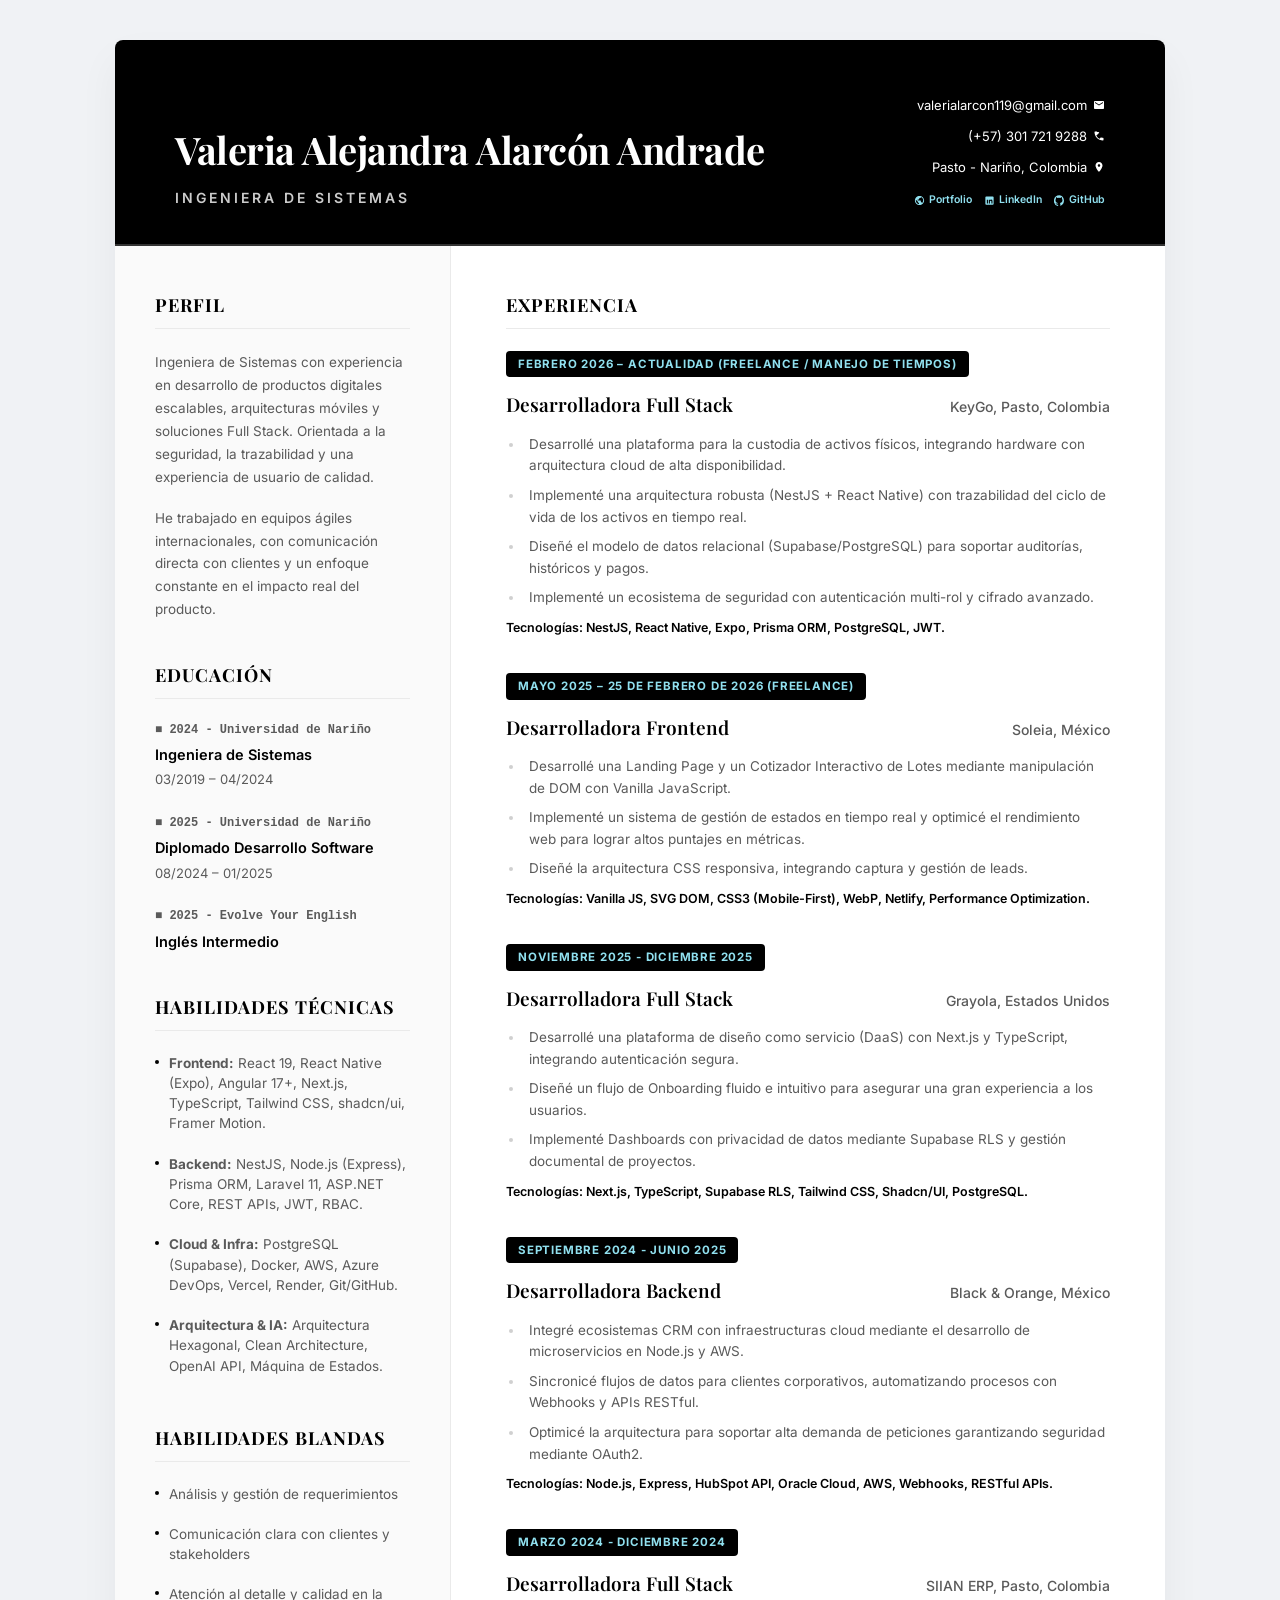
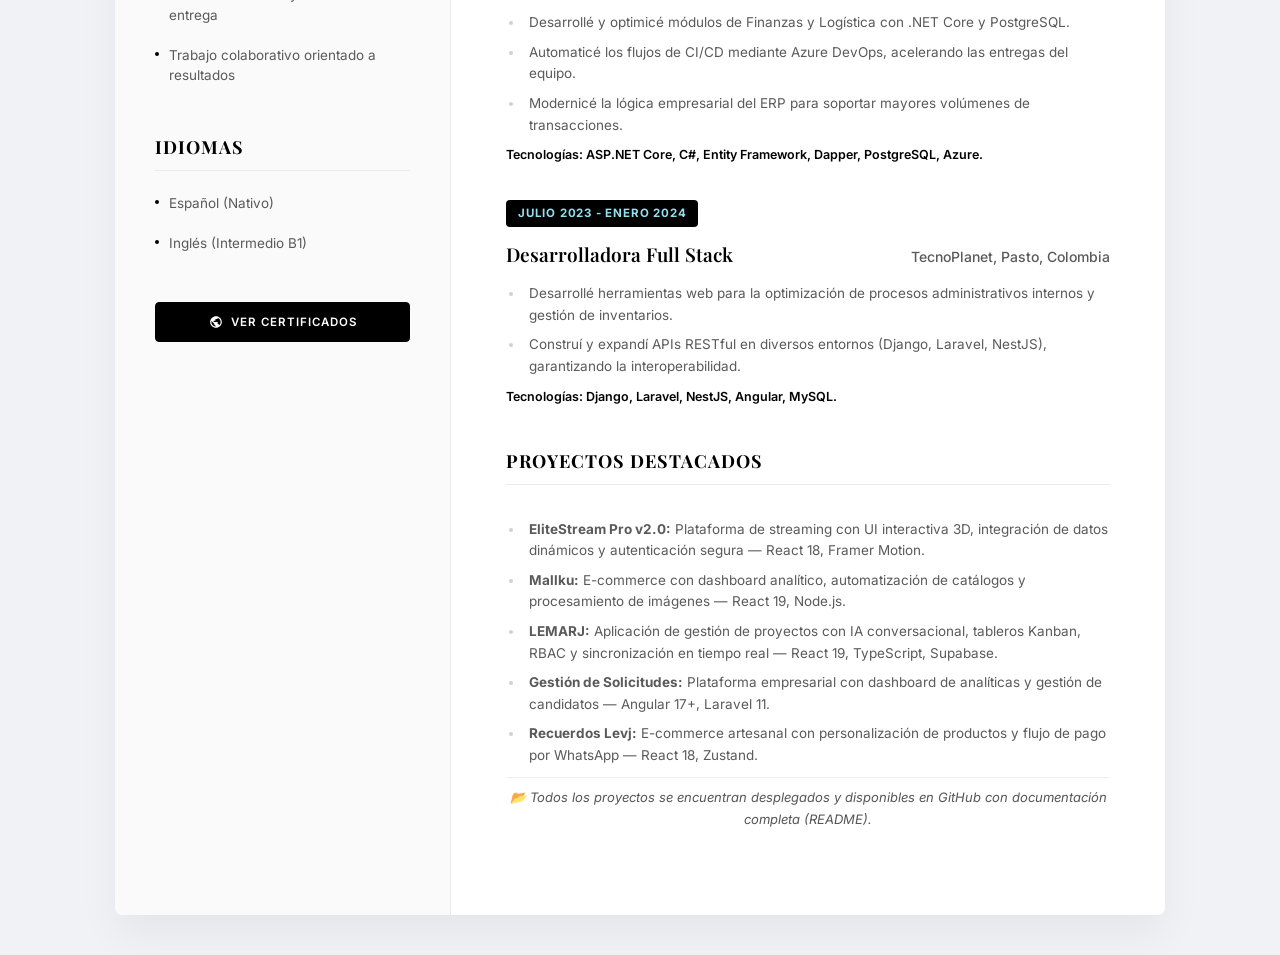
==== CV - Valeria Alarcon - Ingeniera de Sistemas.html @ 44d04318 "feat: CV language picker modal - download EN/ES resume" ====
<!DOCTYPE html>
<html lang="es">

<head>
    <meta charset="UTF-8">
    <meta name="viewport" content="width=device-width, initial-scale=1.0">
    <title>CV - Valeria Alejandra Alarcón Andrade</title>
    <style>
        @import url('https://fonts.googleapis.com/css2?family=Inter:wght@300;400;500;600;700&family=Playfair+Display:ital,wght@0,600;0,700;1,600&display=swap');

        :root {
            --bg-page: #f0f2f5;
            --bg-cv: #ffffff;
            --text-main: #1a1a1a;
            --text-muted: #5a5a5a;
            --accent: #111111;
            --border-color: #eaeaea;
            --primary: #000000;
        }

        * {
            margin: 0;
            padding: 0;
            box-sizing: border-box;
        }

        body {
            font-family: 'Inter', sans-serif;
            background-color: var(--bg-page);
            padding: 40px 20px;
            color: var(--text-main);
            line-height: 1.6;
        }

        .cv-container {
            max-width: 1050px;
            margin: 0 auto;
            background-color: var(--bg-cv);
            box-shadow: 0 20px 40px rgba(0, 0, 0, 0.05);
            border-radius: 8px;
            overflow: hidden;
            display: flex;
            flex-direction: column;
        }

        /* HEADER ELEGANCE */
        .header {
            background-color: #000000;
            padding: 55px 60px 35px 60px;
            display: flex;
            justify-content: space-between;
            align-items: flex-end;
            border-bottom: 2px solid #333333;
        }

        .header-info h1 {
            font-family: 'Playfair Display', serif;
            font-size: 38px;
            font-weight: 700;
            letter-spacing: -0.5px;
            color: #ffffff;
            margin-bottom: 6px;
        }

        .header-info h2 {
            font-size: 14px;
            font-weight: 600;
            color: #cccccc;
            text-transform: uppercase;
            letter-spacing: 3px;
        }

        .contact-grid {
            display: flex;
            flex-direction: column;
            align-items: flex-end;
            gap: 8px;
            font-size: 13px;
        }

        .contact-item {
            display: flex;
            align-items: center;
            gap: 8px;
        }

        .contact-item span {
            color: #ffffff;
        }

        .contact-item a {
            color: #90e0ef;
            text-decoration: none;
            transition: color 0.2s;
            display: flex;
            align-items: center;
            gap: 6px;
        }
        
        .contact-item a:hover, .contact-item a:hover span {
            color: #ffffff;
        }

        .contact-icon {
            transition: fill 0.2s;
        }

        .contact-item a:hover svg {
            fill: #ffffff !important;
        }

        /* BODY LAYOUT */
        .cv-body {
            display: flex;
            flex-direction: row;
        }

        .left-column {
            width: 32%;
            background-color: #fafafa;
            padding: 45px 40px;
            border-right: 1px solid var(--border-color);
        }

        .right-column {
            width: 68%;
            padding: 45px 55px;
            background-color: var(--bg-cv);
        }

        .section {
            margin-bottom: 40px;
        }

        .section-title {
            font-family: 'Playfair Display', serif;
            font-size: 18px;
            font-weight: 700;
            text-transform: uppercase;
            letter-spacing: 1px;
            color: var(--primary);
            margin-bottom: 22px;
            padding-bottom: 8px;
            border-bottom: 1px solid var(--border-color);
            display: inline-block;
            width: 100%;
        }

        /* LEFT COLUMN */
        .profile-text {
            font-size: 13.5px;
            color: var(--text-muted);
            margin-bottom: 18px;
            text-align: left;
            line-height: 1.7;
        }

        .education-item {
            margin-bottom: 24px;
        }

        .edu-year {
            font-size: 12px;
            font-weight: 600;
            color: var(--text-muted);
            margin-bottom: 3px;
            font-family: var(--font-mono, monospace);
        }

        .edu-school {
            font-size: 14.5px;
            font-weight: 600;
            color: var(--primary);
            margin-bottom: 3px;
        }

        .edu-detail {
            font-size: 13px;
            color: var(--text-muted);
        }

        .skills-list {
            list-style: none;
            display: flex;
            flex-direction: column;
            gap: 12px;
        }

        .skills-list li {
            font-size: 13.5px;
            color: var(--text-muted);
            position: relative;
            padding-left: 14px;
            margin-bottom: 8px;
            line-height: 1.5;
        }

        .skills-list li::before {
            content: "";
            width: 4px;
            height: 4px;
            background-color: var(--primary);
            border-radius: 50%;
            position: absolute;
            left: 0;
            top: 7px;
        }

        .cert-link {
            display: flex;
            align-items: center;
            justify-content: center;
            gap: 8px;
            background-color: var(--primary) !important;
            color: #ffffff !important;
            padding: 10px 20px !important;
            border: 1px solid var(--primary) !important;
            border-radius: 4px;
            text-decoration: none;
            font-size: 11.5px;
            font-weight: 600;
            text-transform: uppercase;
            letter-spacing: 1px;
            margin-top: 20px;
            transition: all 0.3s ease;
            text-align: center;
            width: 100%;
        }

        .cert-link:hover {
            background-color: #333333 !important;
            border-color: #333333 !important;
        }

        /* RIGHT COLUMN */
        .experience-item {
            margin-bottom: 35px;
            position: relative;
        }

        .exp-header {
            display: flex;
            align-items: center;
            margin-bottom: 12px;
        }

        .arrow-icon {
            display: none !important; /* Hide bulky generic icons */
        }

        .exp-date {
            font-size: 11.5px;
            font-weight: 700;
            color: #90e0ef;
            letter-spacing: 0.8px;
            text-transform: uppercase;
            background: #000000;
            padding: 4px 12px;
            border-radius: 4px;
            display: inline-block;
        }

        .exp-company-row {
            display: flex;
            justify-content: space-between;
            align-items: baseline;
            margin-bottom: 14px;
        }

        .exp-role {
            font-family: 'Playfair Display', serif;
            font-size: 19px;
            font-weight: 600;
            color: var(--primary);
        }

        .exp-company {
            font-size: 14px;
            font-weight: 500;
            color: var(--text-muted);
        }

        .exp-content {
            font-size: 14px;
            color: var(--text-muted);
            margin-bottom: 14px;
            line-height: 1.7;
        }

        .exp-tech {
            font-size: 12.5px;
            font-weight: 600;
            color: var(--primary);
            display: flex;
            gap: 6px;
            flex-wrap: wrap;
        }

        ul.exp-list {
            margin-left: 18px;
            margin-top: 12px;
        }

        ul.exp-list li {
            font-size: 13.5px;
            color: var(--text-muted);
            margin-bottom: 8px;
            padding-left: 5px;
            line-height: 1.6;
        }
        
        ul.exp-list li::marker {
            color: #d0d0d0;
        }
        
        .github-footer {
            margin-top: 40px;
            padding-top: 25px;
            border-top: 1px solid var(--border-color);
            text-align: center;
            font-size: 13px;
            color: var(--text-muted);
        }
        
        .github-footer a {
            color: var(--primary);
            font-weight: 600;
            text-decoration: none;
            margin-left: 5px;
            border-bottom: 1px solid transparent;
            transition: border-color 0.2s;
        }

        .github-footer a:hover {
            border-color: var(--primary);
        }

        /* PRINT STYLES */
        @media print {
            @page { margin: 0; size: A4; }
            body { padding: 0; background: white; -webkit-print-color-adjust: exact; }
            .cv-container { box-shadow: none; border-radius: 0; max-width: 100%; }
            .header { padding: 35px 45px 25px 45px; }
            .left-column { width: 32%; padding: 30px 25px; }
            .right-column { width: 68%; padding: 30px 40px; }
            .section { margin-bottom: 22px; }
            .experience-item { margin-bottom: 20px; }
            .profile-text, .exp-content, ul.exp-list li { font-size: 10.5px; line-height: 1.5; }
            .exp-role { font-size: 15px; }
            .exp-company, .edu-school { font-size: 12px; }
            .exp-date, .edu-year { font-size: 9.5px; }
            .exp-tech { font-size: 9px; }
            .section-title { font-size: 11px; margin-bottom: 15px; }
            .skills-list li { font-size: 10.5px; margin-bottom: 6px; }
            .contact-item a { color: var(--text-muted) !important; }
        }
    </style>
</head>

<body>
    <div class="cv-container">
        <!-- ENCABEZADO SUPERIOR AZUL -->
        <div class="header">
            <div class="header-info">
                <h1>Valeria Alejandra Alarcón Andrade</h1>
                <h2>Ingeniera de Sistemas</h2>
            </div>
            <div class="contact-grid">
                <div class="contact-item" style="margin-bottom: 2px;">
                    <a href="mailto:valerialarcon119@gmail.com"
                        style="color: white; text-decoration: none; display: flex; align-items: center; justify-content: flex-end; gap: 6px;">
                        <span>valerialarcon119@gmail.com</span>
                        <svg width="12" height="12" viewBox="0 0 24 24" fill="white">
                            <path
                                d="M20 4H4c-1.1 0-1.99.9-1.99 2L2 18c0 1.1.9 2 2 2h16c1.1 0 2-.9 2-2V6c0-1.1-.9-2-2-2zm0 4l-8 5-8-5V6l8 5 8-5v2z" />
                        </svg>
                    </a>
                </div>
                <div class="contact-item"
                    style="margin-bottom: 2px; display: flex; align-items: center; justify-content: flex-end; gap: 6px;">
                    <span>(+57) 301 721 9288</span>
                    <svg width="12" height="12" viewBox="0 0 24 24" fill="white">
                        <path
                            d="M6.62 10.79c1.44 2.83 3.76 5.14 6.59 6.59l2.2-2.2c.27-.27.67-.36 1.02-.24 1.12.37 2.33.57 3.57.57.55 0 1 .45 1 1V20c0 .55-.45 1-1 1-9.39 0-17-7.61-17-17 0-.55.45-1 1-1h3.5c.55 0 1 .45 1 1 1.25 0 2.45.2 3.57.57.35.13.46.52.24 1.02l-2.2 2.2z" />
                    </svg>
                </div>
                <div class="contact-item"
                    style="margin-bottom: 2px; display: flex; align-items: center; justify-content: flex-end; gap: 6px;">
                    <span>Pasto - Nariño, Colombia</span>
                    <svg width="12" height="12" viewBox="0 0 24 24" fill="white">
                        <path
                            d="M12 2C8.13 2 5 5.13 5 9c0 5.25 7 13 7 13s7-7.75 7-13c0-3.87-3.13-7-7-7zm0 9.5c-1.38 0-2.5-1.12-2.5-2.5s1.12-2.5 2.5-2.5 2.5 1.12 2.5 2.5-1.12 2.5-2.5 2.5z" />
                    </svg>
                </div>
                <div class="contact-item"
                    style="display: flex; align-items: center; justify-content: flex-end; gap: 12px; margin-top: 5px;">
                    <a href="https://portafolioval.netlify.app/" target="_blank"
                        style="color: #90e0ef; text-decoration: none; font-size: 10.5px; display: flex; align-items: center; gap: 4px; font-weight: 600;">
                        <svg width="11" height="11" viewBox="0 0 24 24" fill="#90e0ef">
                            <path
                                d="M12 2C6.48 2 2 6.48 2 12s4.48 10 10 10 10-4.48 10-10S17.52 2 12 2zm-1 17.93c-3.95-.49-7-3.85-7-7.93 0-.62.08-1.21.21-1.79L9 15v1c0 1.1.9 2 2 2v1.93zm6.9-2.54c-.26-.81-1-1.39-1.9-1.39h-1v-3c0-.55-.45-1-1-1H8v-2h2c.55 0 1-.45 1-1V7h2c1.1 0 2-.9 2-2v-.41c2.93 1.19 5 4.06 5 7.41 0 2.08-1.07 3.97-2.1 5.39z" />
                        </svg>
                        Portfolio
                    </a>
                    <a href="https://www.linkedin.com/in/valeria-alejandra-alarcon-andrade-543722221/" target="_blank"
                        style="color: #90e0ef; text-decoration: none; font-size: 10.5px; display: flex; align-items: center; gap: 4px; font-weight: 600;">
                        <svg width="11" height="11" viewBox="0 0 24 24" fill="#90e0ef">
                            <path
                                d="M19 3a2 2 0 0 1 2 2v14a2 2 0 0 1-2 2H5a2 2 0 0 1-2-2V5a2 2 0 0 1 2-2h14m-.5 15.5V13.2a3.26 3.26 0 0 0-3.26-3.26c-.85 0-1.84.52-2.32 1.3V10.2H10.5v8.3h2.4v-4.4a1.64 1.64 0 0 1 1.64-1.64 1.64 1.64 0 0 1 1.64 1.64v4.4h2.4M6.25 10.2v8.3h2.4v-8.3h-2.4m1.2-3.3a1.5 1.5 0 1 1-1.5 1.5 1.5 1.5 0 0 1 1.5-1.5z" />
                        </svg>
                        LinkedIn
                    </a>
                    <a href="https://github.com/ValeriaAlarcon119" target="_blank"
                        style="color: #90e0ef; text-decoration: none; font-size: 10.5px; display: flex; align-items: center; gap: 4px; font-weight: 600;">
                        <svg width="11" height="11" viewBox="0 0 24 24" fill="#90e0ef">
                            <path
                                d="M12 .3a12.1 12.1 0 00-3.8 23.6c.6.1.8-.2.8-.5v-2.1c-3.3.7-4-1.6-4-1.6-.5-1.3-1.3-1.7-1.3-1.7-1-.7.1-.7.1-.7 1.1.1 1.7 1.2 1.7 1.2 1 .5 1.9.4 2.3.3.1-.7.4-1.2.7-1.5-2.6-.3-5.3-1.3-5.3-5.8 0-1.3.4-2.4 1.2-3.2-.1-.3-.5-1.5.1-3.2 0 0 1-1 3.2 1.2a11.1 11.1 0 016.3 0c2.1-1.9 3.2-1.2 3.2-1.2.6 1.7.2 3 .1 3.2.8.8 1.2 1.9 1.2 3.2 0 4.6-2.8 5.4-5.5 5.7.4.4.8 1.1.8 2.2v3.3c0 .3.2.6.8.5A12.1 12.1 0 0012 .3z" />
                        </svg>
                        GitHub
                    </a>
                </div>
            </div>
        </div>

        <div class="cv-body">
            <!-- COLUMNA IZQUIERDA -->
            <div class="left-column">
                <div class="section">
                    <h3 class="section-title">Perfil</h3>
                    <p class="profile-text">
                        Ingeniera de Sistemas con experiencia en desarrollo de productos digitales escalables, arquitecturas móviles y soluciones Full Stack. Orientada a la seguridad, la trazabilidad y una experiencia de usuario de calidad.
                    </p>

                    <p class="profile-text">
                        He trabajado en equipos ágiles internacionales, con comunicación directa con clientes y un enfoque constante en el impacto real del producto.
                    </p>
                </div>

                <div class="section">
                    <h3 class="section-title">Educación</h3>

                    <div class="education-item">
                        <div class="edu-year">■ 2024 - Universidad de Nariño</div>
                        <div class="edu-school">Ingeniera de Sistemas</div>
                        <div class="edu-detail">03/2019 – 04/2024</div>
                    </div>

                    <div class="education-item">
                        <div class="edu-year">■ 2025 - Universidad de Nariño</div>
                        <div class="edu-school">Diplomado Desarrollo Software</div>
                        <div class="edu-detail">08/2024 – 01/2025</div>
                    </div>

                    <div class="education-item">
                        <div class="edu-year">■ 2025 - Evolve Your English</div>
                        <div class="edu-school">Inglés Intermedio</div>
                    </div>
                </div>



                <div class="section">
                    <h3 class="section-title">Habilidades Técnicas</h3>
                    <ul class="skills-list">
                        <li><strong>Frontend:</strong> React 19, React Native (Expo), Angular 17+, Next.js, TypeScript, Tailwind CSS, shadcn/ui, Framer Motion.</li>
                        <li><strong>Backend:</strong> NestJS, Node.js (Express), Prisma ORM, Laravel 11, ASP.NET Core, REST APIs, JWT, RBAC.</li>
                        <li><strong>Cloud & Infra:</strong> PostgreSQL (Supabase), Docker, AWS, Azure DevOps, Vercel, Render, Git/GitHub.</li>
                        <li><strong>Arquitectura & IA:</strong> Arquitectura Hexagonal, Clean Architecture, OpenAI API, Máquina de Estados.</li>
                    </ul>
                </div>

                <div class="section">
                    <h3 class="section-title">Habilidades Blandas</h3>
                    <ul class="skills-list">
                        <li>Análisis y gestión de requerimientos</li>
                        <li>Comunicación clara con clientes y stakeholders</li>
                        <li>Atención al detalle y calidad en la entrega</li>
                        <li>Trabajo colaborativo orientado a resultados</li>
                    </ul>
                </div>

                <div class="section">
                    <h3 class="section-title">Idiomas</h3>
                    <ul class="skills-list">
                        <li>Español (Nativo)</li>
                        <li>Inglés (Intermedio B1)</li>
                    </ul>
                </div>

                <div class="section" style="margin-top: 10px;">
                    <a href="https://drive.google.com/file/d/1SpqRXr2haz2Wb54-74oqHtaWYYrJeIg5/view" target="_blank"
                        class="cert-link">
                        <svg style="width: 14px; height: 14px; fill: white;" viewBox="0 0 24 24">
                            <path
                                d="M12 2C6.48 2 2 6.48 2 12s4.48 10 10 10 10-4.48 10-10S17.52 2 12 2zm-1 17.93c-3.95-.49-7-3.85-7-7.93 0-.62.08-1.21.21-1.79L9 15v1c0 1.1.9 2 2 2v1.93zm6.9-2.54c-.26-.81-1-1.39-1.9-1.39h-1v-3c0-.55-.45-1-1-1H8v-2h2c.55 0 1-.45 1-1V7h2c1.1 0 2-.9 2-2v-.41c2.93 1.19 5 4.06 5 7.41 0 2.08-1.07 3.97-2.1 5.39z" />
                        </svg>
                        VER CERTIFICADOS
                    </a>
                </div>
            </div>

            <!-- COLUMNA DERECHA -->
            <div class="right-column">
                <div class="section">
                    <h3 class="section-title">Experiencia</h3>

                    <!-- KeyGo -->
                    <div class="experience-item">
                        <div class="exp-header">
                            <span class="arrow-icon">➔</span>
                            <span class="exp-date">Febrero 2026 – Actualidad (Freelance / Manejo de Tiempos)</span>
                        </div>
                        <div class="exp-company-row">
                            <span class="exp-role">Desarrolladora Full Stack</span>
                            <span class="exp-company">KeyGo, Pasto, Colombia</span>
                        </div>
                        <div class="exp-content">
                            <ul class="exp-list">
                                <li>Desarrollé una plataforma para la custodia de activos físicos, integrando hardware con arquitectura cloud de alta disponibilidad.</li>
                                <li>Implementé una arquitectura robusta (NestJS + React Native) con trazabilidad del ciclo de vida de los activos en tiempo real.</li>
                                <li>Diseñé el modelo de datos relacional (Supabase/PostgreSQL) para soportar auditorías, históricos y pagos.</li>
                                <li>Implementé un ecosistema de seguridad con autenticación multi-rol y cifrado avanzado.</li>
                            </ul>
                            <div class="exp-tech">Tecnologías: NestJS, React Native, Expo, Prisma ORM, PostgreSQL, JWT.</div>
                        </div>
                    </div>

                    <!-- Soleia -->
                    <div class="experience-item">
                        <div class="exp-header">
                            <span class="arrow-icon">➔</span>
                            <span class="exp-date">Mayo 2025 – 25 de febrero de 2026 (Freelance)</span>
                        </div>
                        <div class="exp-company-row">
                            <span class="exp-role">Desarrolladora Frontend</span>
                            <span class="exp-company">Soleia, México</span>
                        </div>
                        <div class="exp-content">
                            <ul class="exp-list">
                                <li>Desarrollé una Landing Page y un Cotizador Interactivo de Lotes mediante manipulación de DOM con Vanilla JavaScript.</li>
                                <li>Implementé un sistema de gestión de estados en tiempo real y optimicé el rendimiento web para lograr altos puntajes en métricas.</li>
                                <li>Diseñé la arquitectura CSS responsiva, integrando captura y gestión de leads.</li>
                            </ul>
                            <div class="exp-tech">Tecnologías: Vanilla JS, SVG DOM, CSS3 (Mobile-First), WebP, Netlify, Performance Optimization.</div>
                        </div>
                    </div>

                    <!-- Grayola -->
                    <div class="experience-item">
                        <div class="exp-header">
                            <span class="arrow-icon">➔</span>
                            <span class="exp-date">Noviembre 2025 - Diciembre 2025</span>
                        </div>
                        <div class="exp-company-row">
                            <span class="exp-role">Desarrolladora Full Stack</span>
                            <span class="exp-company">Grayola, Estados Unidos</span>
                        </div>
                        <div class="exp-content">
                            <ul class="exp-list">
                                <li>Desarrollé una plataforma de diseño como servicio (DaaS) con Next.js y TypeScript, integrando autenticación segura.</li>
                                <li>Diseñé un flujo de Onboarding fluido e intuitivo para asegurar una gran experiencia a los usuarios.</li>
                                <li>Implementé Dashboards con privacidad de datos mediante Supabase RLS y gestión documental de proyectos.</li>
                            </ul>
                            <div class="exp-tech">Tecnologías: Next.js, TypeScript, Supabase RLS, Tailwind CSS, Shadcn/UI, PostgreSQL.</div>
                        </div>
                    </div>

                    <!-- Black & Orange -->
                    <div class="experience-item">
                        <div class="exp-header">
                            <span class="arrow-icon">➔</span>
                            <span class="exp-date">Septiembre 2024 - Junio 2025</span>
                        </div>
                        <div class="exp-company-row">
                            <span class="exp-role">Desarrolladora Backend</span>
                            <span class="exp-company">Black & Orange, México</span>
                        </div>
                        <div class="exp-content">
                            <ul class="exp-list">
                                <li>Integré ecosistemas CRM con infraestructuras cloud mediante el desarrollo de microservicios en Node.js y AWS.</li>
                                <li>Sincronicé flujos de datos para clientes corporativos, automatizando procesos con Webhooks y APIs RESTful.</li>
                                <li>Optimicé la arquitectura para soportar alta demanda de peticiones garantizando seguridad mediante OAuth2.</li>
                            </ul>
                            <div class="exp-tech">Tecnologías: Node.js, Express, HubSpot API, Oracle Cloud, AWS, Webhooks, RESTful APIs.</div>
                        </div>
                    </div>

                    <!-- SIIAN ERP -->
                    <div class="experience-item">
                        <div class="exp-header">
                            <span class="arrow-icon">➔</span>
                            <span class="exp-date">Marzo 2024 - Diciembre 2024</span>
                        </div>
                        <div class="exp-company-row">
                            <span class="exp-role">Desarrolladora Full Stack</span>
                            <span class="exp-company">SIIAN ERP, Pasto, Colombia</span>
                        </div>
                        <div class="exp-content">
                            <ul class="exp-list">
                                <li>Desarrollé y optimicé módulos de Finanzas y Logística con .NET Core y PostgreSQL.</li>
                                <li>Automaticé los flujos de CI/CD mediante Azure DevOps, acelerando las entregas del equipo.</li>
                                <li>Modernicé la lógica empresarial del ERP para soportar mayores volúmenes de transacciones.</li>
                            </ul>
                            <div class="exp-tech">Tecnologías: ASP.NET Core, C#, Entity Framework, Dapper, PostgreSQL, Azure.</div>
                        </div>
                    </div>

                    <!-- TecnoPlanet -->
                    <div class="experience-item">
                        <div class="exp-header">
                            <span class="arrow-icon">➔</span>
                            <span class="exp-date">Julio 2023 - Enero 2024</span>
                        </div>
                        <div class="exp-company-row">
                            <span class="exp-role">Desarrolladora Full Stack</span>
                            <span class="exp-company">TecnoPlanet, Pasto, Colombia</span>
                        </div>
                        <div class="exp-content">
                            <ul class="exp-list">
                                <li>Desarrollé herramientas web para la optimización de procesos administrativos internos y gestión de inventarios.</li>
                                <li>Construí y expandí APIs RESTful en diversos entornos (Django, Laravel, NestJS), garantizando la interoperabilidad.</li>
                            </ul>
                            <div class="exp-tech">Tecnologías: Django, Laravel, NestJS, Angular, MySQL.</div>
                        </div>
                    </div>

                </div>

                <div class="section">
                    <h3 class="section-title">Proyectos Destacados</h3>
                    <div class="exp-content">
                        <ul class="exp-list">
                            <li><strong>EliteStream Pro v2.0:</strong> Plataforma de streaming con UI interactiva 3D, integración de datos dinámicos y autenticación segura — React 18, Framer Motion.</li>
                            <li><strong>Mallku:</strong> E-commerce con dashboard analítico, automatización de catálogos y procesamiento de imágenes — React 19, Node.js.</li>
                            <li><strong>LEMARJ:</strong> Aplicación de gestión de proyectos con IA conversacional, tableros Kanban, RBAC y sincronización en tiempo real — React 19, TypeScript, Supabase.</li>
                            <li><strong>Gestión de Solicitudes:</strong> Plataforma empresarial con dashboard de analíticas y gestión de candidatos — Angular 17+, Laravel 11.</li>
                            <li><strong>Recuerdos Levj:</strong> E-commerce artesanal con personalización de productos y flujo de pago por WhatsApp — React 18, Zustand.</li>
                        </ul>
                        <p class="github-footer"
                            style="margin-top: 10px; border-top: 1px solid #eee; padding-top: 8px; font-style: italic; color: #555;">
                            📂 Todos los proyectos se encuentran desplegados y disponibles en GitHub con documentación
                            completa (README).
                        </p>
                    </div>
                </div>
            </div>
        </div>
    </div>
</body>

</html>
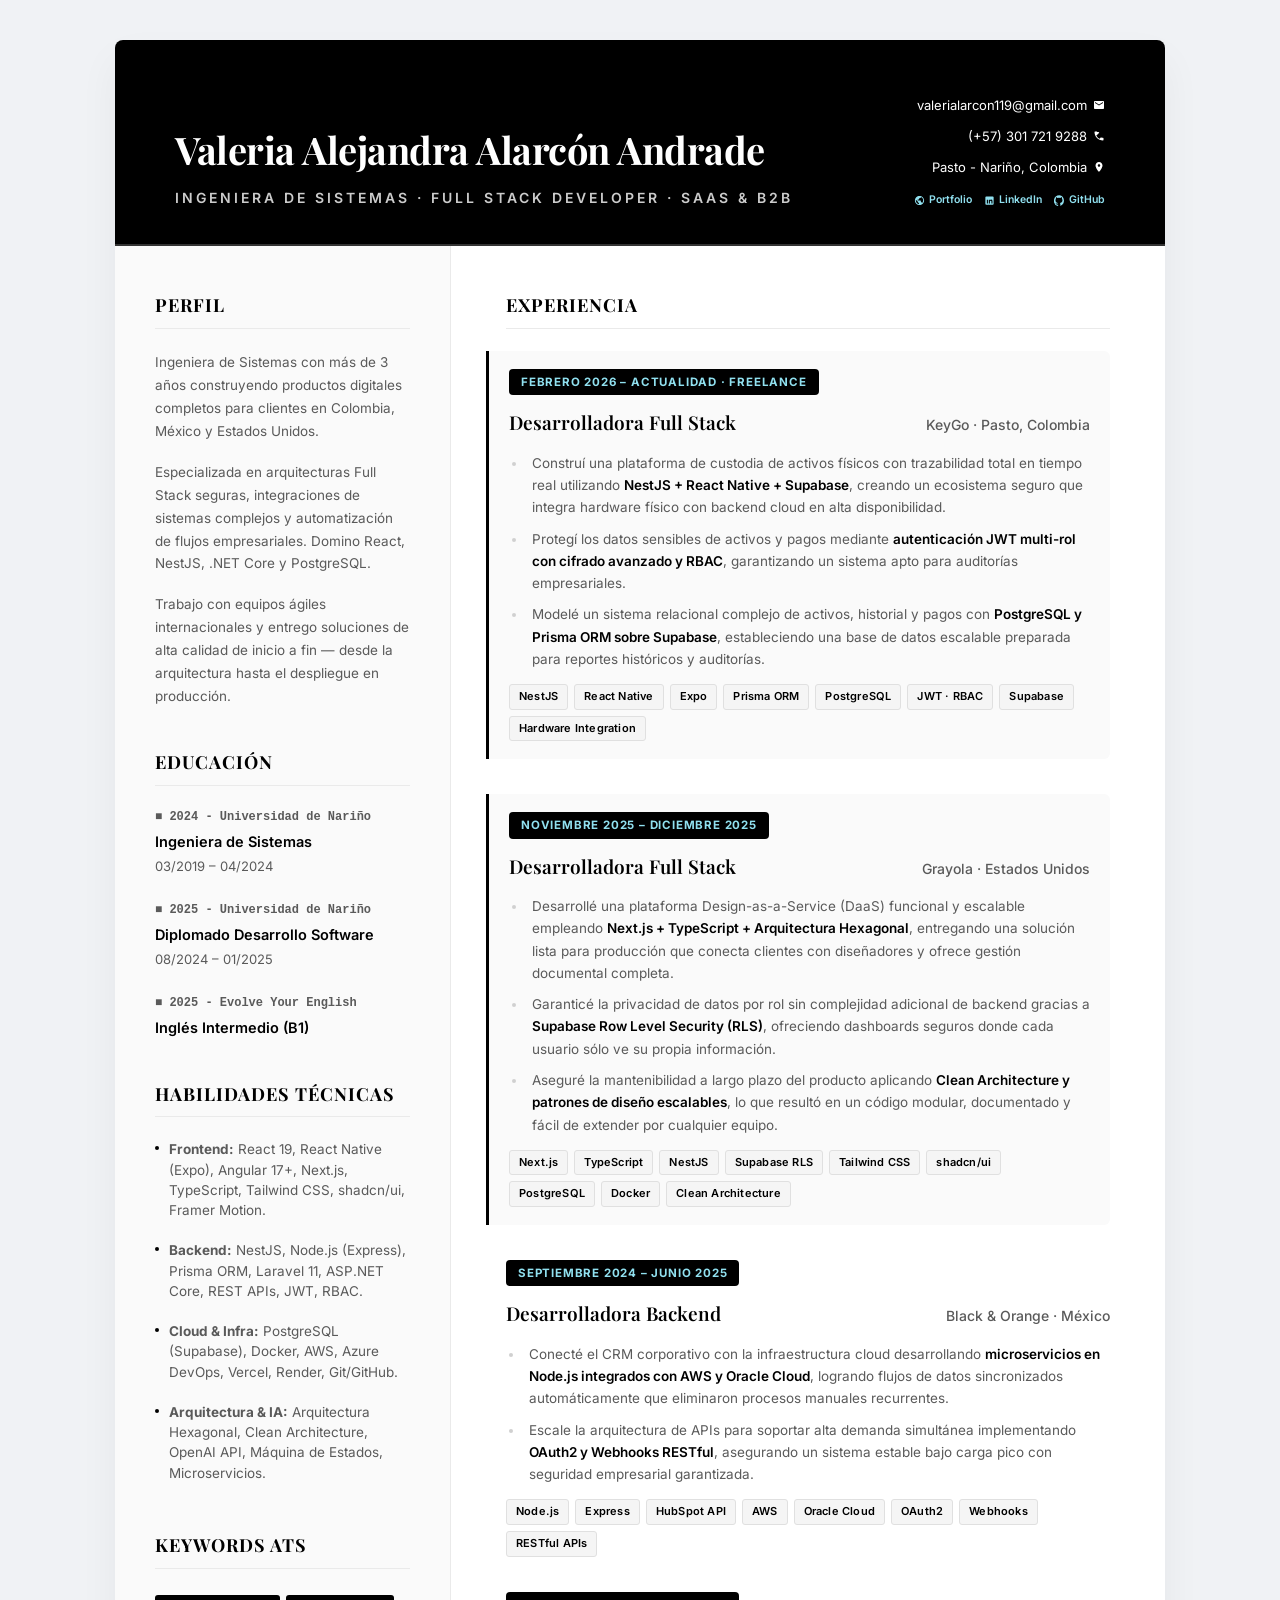
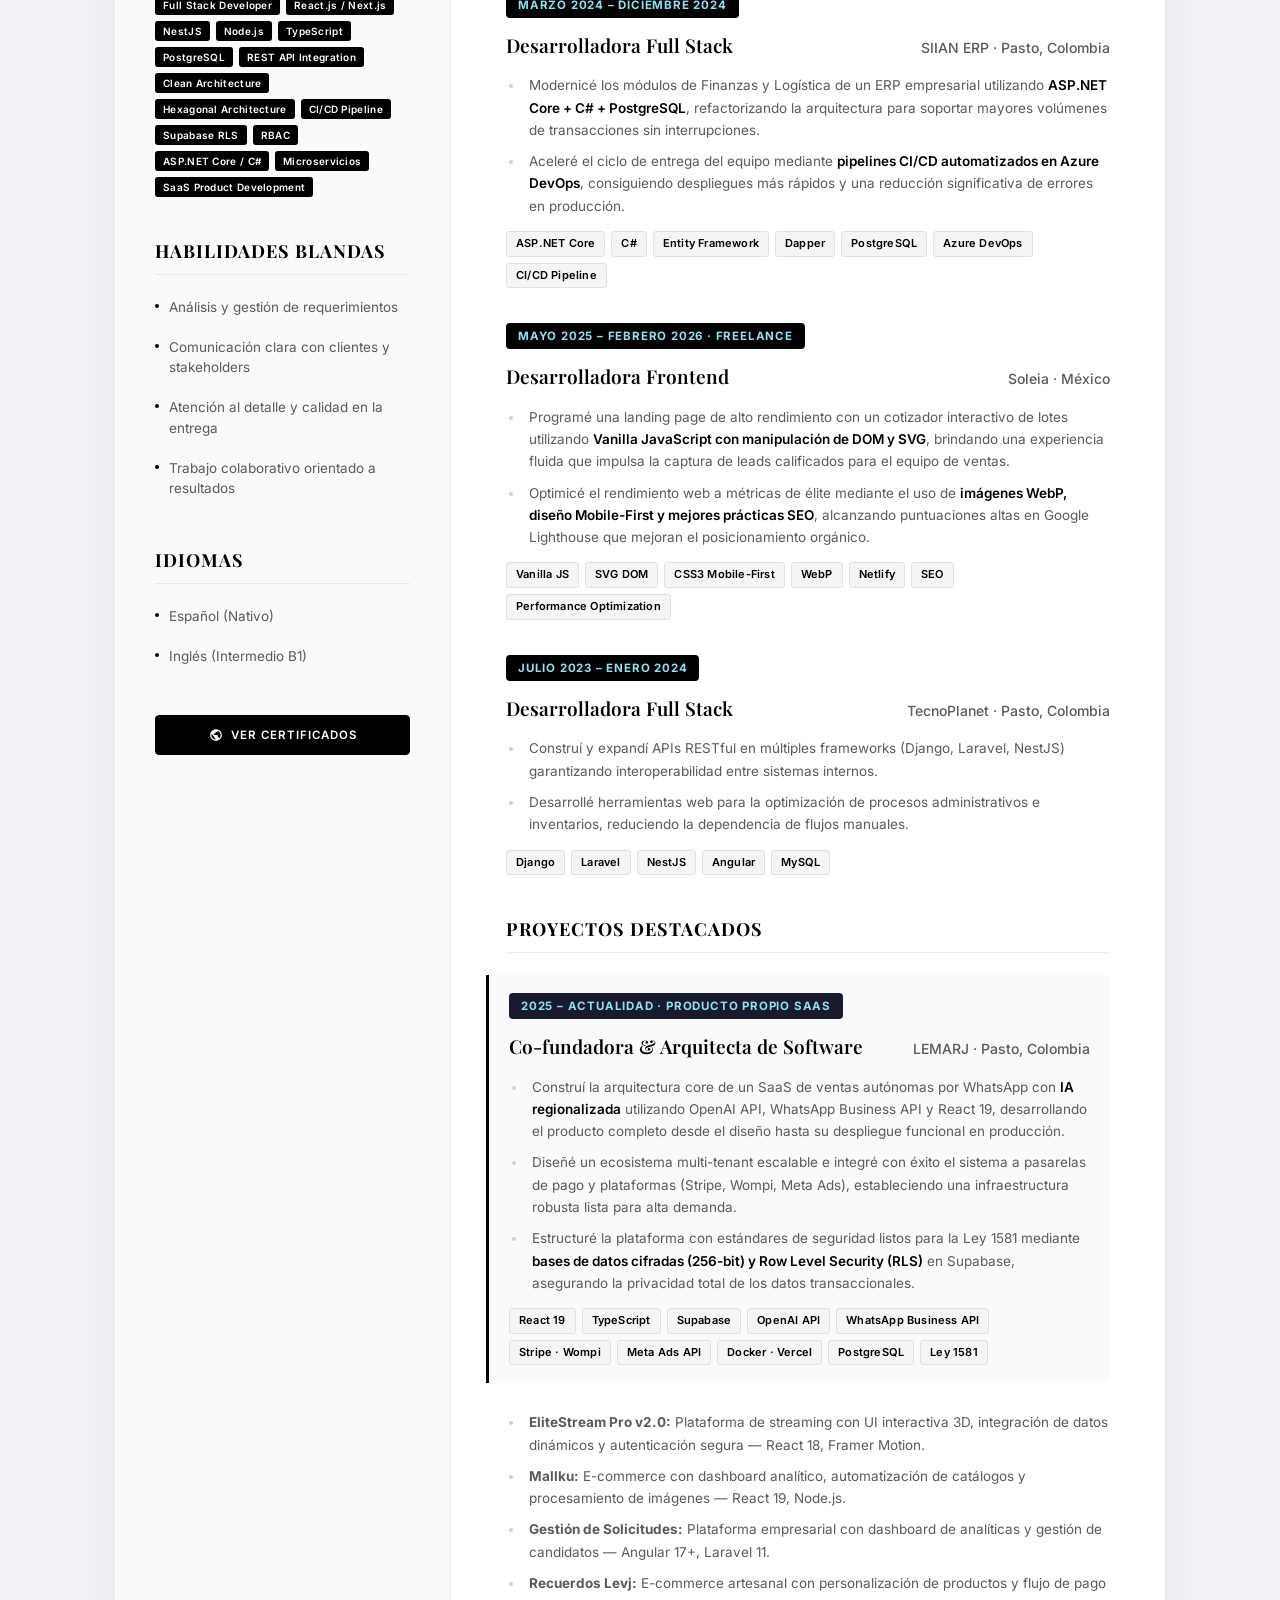
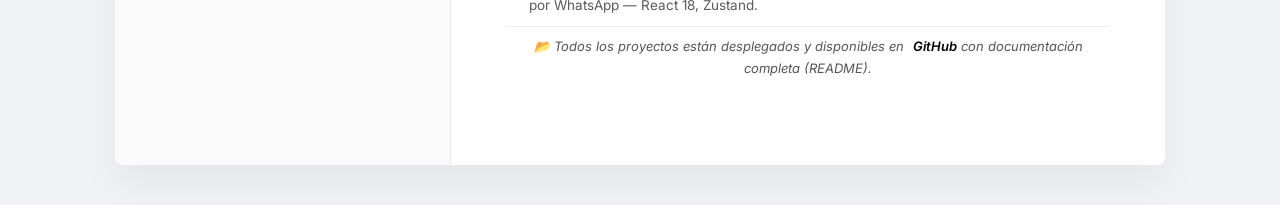
==== commit 6b8928b2: "update: new CV files + align portfolio content with CV (skills, dates, descriptions)" ====
--- a/CV - Valeria Alarcon - Ingeniera de Sistemas.html
+++ b/CV - Valeria Alarcon - Ingeniera de Sistemas.html
@@ -4,7 +4,7 @@
 <head>
     <meta charset="UTF-8">
     <meta name="viewport" content="width=device-width, initial-scale=1.0">
-    <title>CV - Valeria Alejandra Alarcón Andrade</title>
+    <title>CV - Valeria Alejandra Alarcón Andrade · Ingeniera de Sistemas Full Stack</title>
     <style>
         @import url('https://fonts.googleapis.com/css2?family=Inter:wght@300;400;500;600;700&family=Playfair+Display:ital,wght@0,600;0,700;1,600&display=swap');
 
@@ -16,6 +16,7 @@
             --accent: #111111;
             --border-color: #eaeaea;
             --primary: #000000;
+            --highlight: #f5f5f5;
         }
 
         * {
@@ -43,7 +44,7 @@
             flex-direction: column;
         }
 
-        /* HEADER ELEGANCE */
+        /* HEADER */
         .header {
             background-color: #000000;
             padding: 55px 60px 35px 60px;
@@ -96,8 +97,9 @@
             align-items: center;
             gap: 6px;
         }
-        
-        .contact-item a:hover, .contact-item a:hover span {
+
+        .contact-item a:hover,
+        .contact-item a:hover span {
             color: #ffffff;
         }
 
@@ -204,6 +206,25 @@
             position: absolute;
             left: 0;
             top: 7px;
+        }
+
+        /* Keywords ATS section */
+        .keywords-grid {
+            display: flex;
+            flex-wrap: wrap;
+            gap: 6px;
+            margin-top: 4px;
+        }
+
+        .keyword-tag {
+            background-color: #000000;
+            color: #ffffff;
+            font-size: 10px;
+            font-weight: 600;
+            padding: 3px 8px;
+            border-radius: 3px;
+            letter-spacing: 0.3px;
+            line-height: 1.4;
         }
 
         .cert-link {
@@ -238,6 +259,15 @@
             position: relative;
         }
 
+        /* Highlight card for featured projects */
+        .experience-item.featured {
+            background-color: #fafafa;
+            border-left: 3px solid #000000;
+            border-radius: 0 6px 6px 0;
+            padding: 18px 20px;
+            margin-left: -20px;
+        }
+
         .exp-header {
             display: flex;
             align-items: center;
@@ -245,7 +275,7 @@
         }
 
         .arrow-icon {
-            display: none !important; /* Hide bulky generic icons */
+            display: none !important;
         }
 
         .exp-date {
@@ -287,13 +317,23 @@
             line-height: 1.7;
         }
 
-        .exp-tech {
-            font-size: 12.5px;
+        /* Tech tags — individual pill style */
+        .tech-tags {
+            display: flex;
+            gap: 6px;
+            flex-wrap: wrap;
+            margin-top: 10px;
+        }
+
+        .tech-tag {
+            font-size: 11px;
             font-weight: 600;
             color: var(--primary);
-            display: flex;
-            gap: 6px;
-            flex-wrap: wrap;
+            background-color: var(--highlight);
+            border: 1px solid #e0e0e0;
+            padding: 3px 9px;
+            border-radius: 3px;
+            letter-spacing: 0.2px;
         }
 
         ul.exp-list {
@@ -304,15 +344,21 @@
         ul.exp-list li {
             font-size: 13.5px;
             color: var(--text-muted);
-            margin-bottom: 8px;
+            margin-bottom: 9px;
             padding-left: 5px;
-            line-height: 1.6;
-        }
-        
+            line-height: 1.65;
+        }
+
         ul.exp-list li::marker {
             color: #d0d0d0;
         }
-        
+
+        /* XYZ highlight inside bullets */
+        ul.exp-list li strong.result {
+            color: #000000;
+            font-weight: 600;
+        }
+
         .github-footer {
             margin-top: 40px;
             padding-top: 25px;
@@ -321,7 +367,7 @@
             font-size: 13px;
             color: var(--text-muted);
         }
-        
+
         .github-footer a {
             color: var(--primary);
             font-weight: 600;
@@ -337,33 +383,121 @@
 
         /* PRINT STYLES */
         @media print {
-            @page { margin: 0; size: A4; }
-            body { padding: 0; background: white; -webkit-print-color-adjust: exact; }
-            .cv-container { box-shadow: none; border-radius: 0; max-width: 100%; }
-            .header { padding: 35px 45px 25px 45px; }
-            .left-column { width: 32%; padding: 30px 25px; }
-            .right-column { width: 68%; padding: 30px 40px; }
-            .section { margin-bottom: 22px; }
-            .experience-item { margin-bottom: 20px; }
-            .profile-text, .exp-content, ul.exp-list li { font-size: 10.5px; line-height: 1.5; }
-            .exp-role { font-size: 15px; }
-            .exp-company, .edu-school { font-size: 12px; }
-            .exp-date, .edu-year { font-size: 9.5px; }
-            .exp-tech { font-size: 9px; }
-            .section-title { font-size: 11px; margin-bottom: 15px; }
-            .skills-list li { font-size: 10.5px; margin-bottom: 6px; }
-            .contact-item a { color: var(--text-muted) !important; }
+            @page {
+                margin: 0;
+                size: A4;
+            }
+
+            body {
+                padding: 0;
+                background: white;
+                -webkit-print-color-adjust: exact;
+                print-color-adjust: exact;
+            }
+
+            .cv-container {
+                box-shadow: none;
+                border-radius: 0;
+                max-width: 100%;
+            }
+
+            .header {
+                padding: 30px 40px 20px 40px;
+            }
+
+            .header-info h1 {
+                font-size: 28px;
+            }
+
+            .header-info h2 {
+                font-size: 11px;
+            }
+
+            .left-column {
+                width: 32%;
+                padding: 25px 22px;
+            }
+
+            .right-column {
+                width: 68%;
+                padding: 25px 35px;
+            }
+
+            .section {
+                margin-bottom: 20px;
+            }
+
+            .experience-item {
+                margin-bottom: 18px;
+            }
+
+            .experience-item.featured {
+                padding: 12px 14px;
+                margin-left: -14px;
+            }
+
+            .profile-text,
+            .exp-content,
+            ul.exp-list li {
+                font-size: 10px;
+                line-height: 1.45;
+            }
+
+            .exp-role {
+                font-size: 14px;
+            }
+
+            .exp-company,
+            .edu-school {
+                font-size: 11px;
+            }
+
+            .exp-date,
+            .edu-year {
+                font-size: 9px;
+                padding: 2px 8px;
+            }
+
+            .tech-tag {
+                font-size: 8.5px;
+                padding: 2px 6px;
+            }
+
+            .keyword-tag {
+                font-size: 8px;
+                padding: 2px 5px;
+            }
+
+            .section-title {
+                font-size: 11px;
+                margin-bottom: 12px;
+            }
+
+            .skills-list li {
+                font-size: 10px;
+                margin-bottom: 5px;
+            }
+
+            .contact-item a {
+                color: var(--text-muted) !important;
+            }
+
+            .cert-link {
+                font-size: 9px;
+                padding: 6px 12px !important;
+                margin-top: 10px;
+            }
         }
     </style>
 </head>
 
 <body>
     <div class="cv-container">
-        <!-- ENCABEZADO SUPERIOR AZUL -->
+        <!-- ENCABEZADO -->
         <div class="header">
             <div class="header-info">
                 <h1>Valeria Alejandra Alarcón Andrade</h1>
-                <h2>Ingeniera de Sistemas</h2>
+                <h2>Ingeniera de Sistemas · Full Stack Developer · SaaS &amp; B2B</h2>
             </div>
             <div class="contact-grid">
                 <div class="contact-item" style="margin-bottom: 2px;">
@@ -428,11 +562,13 @@
                 <div class="section">
                     <h3 class="section-title">Perfil</h3>
                     <p class="profile-text">
-                        Ingeniera de Sistemas con experiencia en desarrollo de productos digitales escalables, arquitecturas móviles y soluciones Full Stack. Orientada a la seguridad, la trazabilidad y una experiencia de usuario de calidad.
+                        Ingeniera de Sistemas con más de 3 años construyendo productos digitales completos para clientes en Colombia, México y Estados Unidos.
                     </p>
-
                     <p class="profile-text">
-                        He trabajado en equipos ágiles internacionales, con comunicación directa con clientes y un enfoque constante en el impacto real del producto.
+                        Especializada en arquitecturas Full Stack seguras, integraciones de sistemas complejos y automatización de flujos empresariales. Domino React, NestJS, .NET Core y PostgreSQL.
+                    </p>
+                    <p class="profile-text">
+                        Trabajo con equipos ágiles internacionales y entrego soluciones de alta calidad de inicio a fin — desde la arquitectura hasta el despliegue en producción.
                     </p>
                 </div>
 
@@ -453,20 +589,39 @@
 
                     <div class="education-item">
                         <div class="edu-year">■ 2025 - Evolve Your English</div>
-                        <div class="edu-school">Inglés Intermedio</div>
-                    </div>
-                </div>
-
-
+                        <div class="edu-school">Inglés Intermedio (B1)</div>
+                    </div>
+                </div>
 
                 <div class="section">
                     <h3 class="section-title">Habilidades Técnicas</h3>
                     <ul class="skills-list">
                         <li><strong>Frontend:</strong> React 19, React Native (Expo), Angular 17+, Next.js, TypeScript, Tailwind CSS, shadcn/ui, Framer Motion.</li>
                         <li><strong>Backend:</strong> NestJS, Node.js (Express), Prisma ORM, Laravel 11, ASP.NET Core, REST APIs, JWT, RBAC.</li>
-                        <li><strong>Cloud & Infra:</strong> PostgreSQL (Supabase), Docker, AWS, Azure DevOps, Vercel, Render, Git/GitHub.</li>
-                        <li><strong>Arquitectura & IA:</strong> Arquitectura Hexagonal, Clean Architecture, OpenAI API, Máquina de Estados.</li>
+                        <li><strong>Cloud &amp; Infra:</strong> PostgreSQL (Supabase), Docker, AWS, Azure DevOps, Vercel, Render, Git/GitHub.</li>
+                        <li><strong>Arquitectura &amp; IA:</strong> Arquitectura Hexagonal, Clean Architecture, OpenAI API, Máquina de Estados, Microservicios.</li>
                     </ul>
+                </div>
+
+                <div class="section">
+                    <h3 class="section-title">Keywords ATS</h3>
+                    <div class="keywords-grid">
+                        <span class="keyword-tag">Full Stack Developer</span>
+                        <span class="keyword-tag">React.js / Next.js</span>
+                        <span class="keyword-tag">NestJS</span>
+                        <span class="keyword-tag">Node.js</span>
+                        <span class="keyword-tag">TypeScript</span>
+                        <span class="keyword-tag">PostgreSQL</span>
+                        <span class="keyword-tag">REST API Integration</span>
+                        <span class="keyword-tag">Clean Architecture</span>
+                        <span class="keyword-tag">Hexagonal Architecture</span>
+                        <span class="keyword-tag">CI/CD Pipeline</span>
+                        <span class="keyword-tag">Supabase RLS</span>
+                        <span class="keyword-tag">RBAC</span>
+                        <span class="keyword-tag">ASP.NET Core / C#</span>
+                        <span class="keyword-tag">Microservicios</span>
+                        <span class="keyword-tag">SaaS Product Development</span>
+                    </div>
                 </div>
 
                 <div class="section">
@@ -504,24 +659,117 @@
                 <div class="section">
                     <h3 class="section-title">Experiencia</h3>
 
-                    <!-- KeyGo -->
+                    <!-- KeyGo — FEATURED -->
+                    <div class="experience-item featured">
+                        <div class="exp-header">
+                            <span class="arrow-icon">➔</span>
+                            <span class="exp-date">Febrero 2026 – Actualidad · Freelance</span>
+                        </div>
+                        <div class="exp-company-row">
+                            <span class="exp-role">Desarrolladora Full Stack</span>
+                            <span class="exp-company">KeyGo · Pasto, Colombia</span>
+                        </div>
+                        <div class="exp-content">
+                            <ul class="exp-list">
+                                <li>Construí una plataforma de custodia de activos físicos con trazabilidad total en tiempo real utilizando <strong class="result">NestJS + React Native + Supabase</strong>, creando un ecosistema seguro que integra hardware físico con backend cloud en alta disponibilidad.</li>
+                                <li>Protegí los datos sensibles de activos y pagos mediante <strong class="result">autenticación JWT multi-rol con cifrado avanzado y RBAC</strong>, garantizando un sistema apto para auditorías empresariales.</li>
+                                <li>Modelé un sistema relacional complejo de activos, historial y pagos con <strong class="result">PostgreSQL y Prisma ORM sobre Supabase</strong>, estableciendo una base de datos escalable preparada para reportes históricos y auditorías.</li>
+                            </ul>
+                        </div>
+                        <div class="tech-tags">
+                            <span class="tech-tag">NestJS</span>
+                            <span class="tech-tag">React Native</span>
+                            <span class="tech-tag">Expo</span>
+                            <span class="tech-tag">Prisma ORM</span>
+                            <span class="tech-tag">PostgreSQL</span>
+                            <span class="tech-tag">JWT · RBAC</span>
+                            <span class="tech-tag">Supabase</span>
+                            <span class="tech-tag">Hardware Integration</span>
+                        </div>
+                    </div>
+
+                    <!-- Grayola — FEATURED -->
+                    <div class="experience-item featured">
+                        <div class="exp-header">
+                            <span class="arrow-icon">➔</span>
+                            <span class="exp-date">Noviembre 2025 – Diciembre 2025</span>
+                        </div>
+                        <div class="exp-company-row">
+                            <span class="exp-role">Desarrolladora Full Stack</span>
+                            <span class="exp-company">Grayola · Estados Unidos</span>
+                        </div>
+                        <div class="exp-content">
+                            <ul class="exp-list">
+                                <li>Desarrollé una plataforma Design-as-a-Service (DaaS) funcional y escalable empleando <strong class="result">Next.js + TypeScript + Arquitectura Hexagonal</strong>, entregando una solución lista para producción que conecta clientes con diseñadores y ofrece gestión documental completa.</li>
+                                <li>Garanticé la privacidad de datos por rol sin complejidad adicional de backend gracias a <strong class="result">Supabase Row Level Security (RLS)</strong>, ofreciendo dashboards seguros donde cada usuario sólo ve su propia información.</li>
+                                <li>Aseguré la mantenibilidad a largo plazo del producto aplicando <strong class="result">Clean Architecture y patrones de diseño escalables</strong>, lo que resultó en un código modular, documentado y fácil de extender por cualquier equipo.</li>
+                            </ul>
+                        </div>
+                        <div class="tech-tags">
+                            <span class="tech-tag">Next.js</span>
+                            <span class="tech-tag">TypeScript</span>
+                            <span class="tech-tag">NestJS</span>
+                            <span class="tech-tag">Supabase RLS</span>
+                            <span class="tech-tag">Tailwind CSS</span>
+                            <span class="tech-tag">shadcn/ui</span>
+                            <span class="tech-tag">PostgreSQL</span>
+                            <span class="tech-tag">Docker</span>
+                            <span class="tech-tag">Clean Architecture</span>
+                        </div>
+                    </div>
+
+                    <!-- Black & Orange -->
                     <div class="experience-item">
                         <div class="exp-header">
                             <span class="arrow-icon">➔</span>
-                            <span class="exp-date">Febrero 2026 – Actualidad (Freelance / Manejo de Tiempos)</span>
+                            <span class="exp-date">Septiembre 2024 – Junio 2025</span>
+                        </div>
+                        <div class="exp-company-row">
+                            <span class="exp-role">Desarrolladora Backend</span>
+                            <span class="exp-company">Black &amp; Orange · México</span>
+                        </div>
+                        <div class="exp-content">
+                            <ul class="exp-list">
+                                <li>Conecté el CRM corporativo con la infraestructura cloud desarrollando <strong class="result">microservicios en Node.js integrados con AWS y Oracle Cloud</strong>, logrando flujos de datos sincronizados automáticamente que eliminaron procesos manuales recurrentes.</li>
+                                <li>Escale la arquitectura de APIs para soportar alta demanda simultánea implementando <strong class="result">OAuth2 y Webhooks RESTful</strong>, asegurando un sistema estable bajo carga pico con seguridad empresarial garantizada.</li>
+                            </ul>
+                        </div>
+                        <div class="tech-tags">
+                            <span class="tech-tag">Node.js</span>
+                            <span class="tech-tag">Express</span>
+                            <span class="tech-tag">HubSpot API</span>
+                            <span class="tech-tag">AWS</span>
+                            <span class="tech-tag">Oracle Cloud</span>
+                            <span class="tech-tag">OAuth2</span>
+                            <span class="tech-tag">Webhooks</span>
+                            <span class="tech-tag">RESTful APIs</span>
+                        </div>
+                    </div>
+
+                    <!-- SIIAN ERP -->
+                    <div class="experience-item">
+                        <div class="exp-header">
+                            <span class="arrow-icon">➔</span>
+                            <span class="exp-date">Marzo 2024 – Diciembre 2024</span>
                         </div>
                         <div class="exp-company-row">
                             <span class="exp-role">Desarrolladora Full Stack</span>
-                            <span class="exp-company">KeyGo, Pasto, Colombia</span>
+                            <span class="exp-company">SIIAN ERP · Pasto, Colombia</span>
                         </div>
                         <div class="exp-content">
                             <ul class="exp-list">
-                                <li>Desarrollé una plataforma para la custodia de activos físicos, integrando hardware con arquitectura cloud de alta disponibilidad.</li>
-                                <li>Implementé una arquitectura robusta (NestJS + React Native) con trazabilidad del ciclo de vida de los activos en tiempo real.</li>
-                                <li>Diseñé el modelo de datos relacional (Supabase/PostgreSQL) para soportar auditorías, históricos y pagos.</li>
-                                <li>Implementé un ecosistema de seguridad con autenticación multi-rol y cifrado avanzado.</li>
+                                <li>Modernicé los módulos de Finanzas y Logística de un ERP empresarial utilizando <strong class="result">ASP.NET Core + C# + PostgreSQL</strong>, refactorizando la arquitectura para soportar mayores volúmenes de transacciones sin interrupciones.</li>
+                                <li>Aceleré el ciclo de entrega del equipo mediante <strong class="result">pipelines CI/CD automatizados en Azure DevOps</strong>, consiguiendo despliegues más rápidos y una reducción significativa de errores en producción.</li>
                             </ul>
-                            <div class="exp-tech">Tecnologías: NestJS, React Native, Expo, Prisma ORM, PostgreSQL, JWT.</div>
+                        </div>
+                        <div class="tech-tags">
+                            <span class="tech-tag">ASP.NET Core</span>
+                            <span class="tech-tag">C#</span>
+                            <span class="tech-tag">Entity Framework</span>
+                            <span class="tech-tag">Dapper</span>
+                            <span class="tech-tag">PostgreSQL</span>
+                            <span class="tech-tag">Azure DevOps</span>
+                            <span class="tech-tag">CI/CD Pipeline</span>
                         </div>
                     </div>
 
@@ -529,79 +777,26 @@
                     <div class="experience-item">
                         <div class="exp-header">
                             <span class="arrow-icon">➔</span>
-                            <span class="exp-date">Mayo 2025 – 25 de febrero de 2026 (Freelance)</span>
+                            <span class="exp-date">Mayo 2025 – Febrero 2026 · Freelance</span>
                         </div>
                         <div class="exp-company-row">
                             <span class="exp-role">Desarrolladora Frontend</span>
-                            <span class="exp-company">Soleia, México</span>
+                            <span class="exp-company">Soleia · México</span>
                         </div>
                         <div class="exp-content">
                             <ul class="exp-list">
-                                <li>Desarrollé una Landing Page y un Cotizador Interactivo de Lotes mediante manipulación de DOM con Vanilla JavaScript.</li>
-                                <li>Implementé un sistema de gestión de estados en tiempo real y optimicé el rendimiento web para lograr altos puntajes en métricas.</li>
-                                <li>Diseñé la arquitectura CSS responsiva, integrando captura y gestión de leads.</li>
+                                <li>Programé una landing page de alto rendimiento con un cotizador interactivo de lotes utilizando <strong class="result">Vanilla JavaScript con manipulación de DOM y SVG</strong>, brindando una experiencia fluida que impulsa la captura de leads calificados para el equipo de ventas.</li>
+                                <li>Optimicé el rendimiento web a métricas de élite mediante el uso de <strong class="result">imágenes WebP, diseño Mobile-First y mejores prácticas SEO</strong>, alcanzando puntuaciones altas en Google Lighthouse que mejoran el posicionamiento orgánico.</li>
                             </ul>
-                            <div class="exp-tech">Tecnologías: Vanilla JS, SVG DOM, CSS3 (Mobile-First), WebP, Netlify, Performance Optimization.</div>
-                        </div>
-                    </div>
-
-                    <!-- Grayola -->
-                    <div class="experience-item">
-                        <div class="exp-header">
-                            <span class="arrow-icon">➔</span>
-                            <span class="exp-date">Noviembre 2025 - Diciembre 2025</span>
-                        </div>
-                        <div class="exp-company-row">
-                            <span class="exp-role">Desarrolladora Full Stack</span>
-                            <span class="exp-company">Grayola, Estados Unidos</span>
-                        </div>
-                        <div class="exp-content">
-                            <ul class="exp-list">
-                                <li>Desarrollé una plataforma de diseño como servicio (DaaS) con Next.js y TypeScript, integrando autenticación segura.</li>
-                                <li>Diseñé un flujo de Onboarding fluido e intuitivo para asegurar una gran experiencia a los usuarios.</li>
-                                <li>Implementé Dashboards con privacidad de datos mediante Supabase RLS y gestión documental de proyectos.</li>
-                            </ul>
-                            <div class="exp-tech">Tecnologías: Next.js, TypeScript, Supabase RLS, Tailwind CSS, Shadcn/UI, PostgreSQL.</div>
-                        </div>
-                    </div>
-
-                    <!-- Black & Orange -->
-                    <div class="experience-item">
-                        <div class="exp-header">
-                            <span class="arrow-icon">➔</span>
-                            <span class="exp-date">Septiembre 2024 - Junio 2025</span>
-                        </div>
-                        <div class="exp-company-row">
-                            <span class="exp-role">Desarrolladora Backend</span>
-                            <span class="exp-company">Black & Orange, México</span>
-                        </div>
-                        <div class="exp-content">
-                            <ul class="exp-list">
-                                <li>Integré ecosistemas CRM con infraestructuras cloud mediante el desarrollo de microservicios en Node.js y AWS.</li>
-                                <li>Sincronicé flujos de datos para clientes corporativos, automatizando procesos con Webhooks y APIs RESTful.</li>
-                                <li>Optimicé la arquitectura para soportar alta demanda de peticiones garantizando seguridad mediante OAuth2.</li>
-                            </ul>
-                            <div class="exp-tech">Tecnologías: Node.js, Express, HubSpot API, Oracle Cloud, AWS, Webhooks, RESTful APIs.</div>
-                        </div>
-                    </div>
-
-                    <!-- SIIAN ERP -->
-                    <div class="experience-item">
-                        <div class="exp-header">
-                            <span class="arrow-icon">➔</span>
-                            <span class="exp-date">Marzo 2024 - Diciembre 2024</span>
-                        </div>
-                        <div class="exp-company-row">
-                            <span class="exp-role">Desarrolladora Full Stack</span>
-                            <span class="exp-company">SIIAN ERP, Pasto, Colombia</span>
-                        </div>
-                        <div class="exp-content">
-                            <ul class="exp-list">
-                                <li>Desarrollé y optimicé módulos de Finanzas y Logística con .NET Core y PostgreSQL.</li>
-                                <li>Automaticé los flujos de CI/CD mediante Azure DevOps, acelerando las entregas del equipo.</li>
-                                <li>Modernicé la lógica empresarial del ERP para soportar mayores volúmenes de transacciones.</li>
-                            </ul>
-                            <div class="exp-tech">Tecnologías: ASP.NET Core, C#, Entity Framework, Dapper, PostgreSQL, Azure.</div>
+                        </div>
+                        <div class="tech-tags">
+                            <span class="tech-tag">Vanilla JS</span>
+                            <span class="tech-tag">SVG DOM</span>
+                            <span class="tech-tag">CSS3 Mobile-First</span>
+                            <span class="tech-tag">WebP</span>
+                            <span class="tech-tag">Netlify</span>
+                            <span class="tech-tag">SEO</span>
+                            <span class="tech-tag">Performance Optimization</span>
                         </div>
                     </div>
 
@@ -609,18 +804,24 @@
                     <div class="experience-item">
                         <div class="exp-header">
                             <span class="arrow-icon">➔</span>
-                            <span class="exp-date">Julio 2023 - Enero 2024</span>
+                            <span class="exp-date">Julio 2023 – Enero 2024</span>
                         </div>
                         <div class="exp-company-row">
                             <span class="exp-role">Desarrolladora Full Stack</span>
-                            <span class="exp-company">TecnoPlanet, Pasto, Colombia</span>
+                            <span class="exp-company">TecnoPlanet · Pasto, Colombia</span>
                         </div>
                         <div class="exp-content">
                             <ul class="exp-list">
-                                <li>Desarrollé herramientas web para la optimización de procesos administrativos internos y gestión de inventarios.</li>
-                                <li>Construí y expandí APIs RESTful en diversos entornos (Django, Laravel, NestJS), garantizando la interoperabilidad.</li>
+                                <li>Construí y expandí APIs RESTful en múltiples frameworks (Django, Laravel, NestJS) garantizando interoperabilidad entre sistemas internos.</li>
+                                <li>Desarrollé herramientas web para la optimización de procesos administrativos e inventarios, reduciendo la dependencia de flujos manuales.</li>
                             </ul>
-                            <div class="exp-tech">Tecnologías: Django, Laravel, NestJS, Angular, MySQL.</div>
+                        </div>
+                        <div class="tech-tags">
+                            <span class="tech-tag">Django</span>
+                            <span class="tech-tag">Laravel</span>
+                            <span class="tech-tag">NestJS</span>
+                            <span class="tech-tag">Angular</span>
+                            <span class="tech-tag">MySQL</span>
                         </div>
                     </div>
 
@@ -628,18 +829,48 @@
 
                 <div class="section">
                     <h3 class="section-title">Proyectos Destacados</h3>
+                    <!-- LEMARJ como producto SaaS propio en producción -->
+                    <div class="experience-item featured" style="margin-bottom: 28px;">
+                        <div class="exp-header">
+                            <span class="exp-date" style="background:#1a1a2e;">2025 – Actualidad · Producto Propio SaaS</span>
+                        </div>
+                        <div class="exp-company-row">
+                            <span class="exp-role">Co-fundadora &amp; Arquitecta de Software</span>
+                            <span class="exp-company">LEMARJ · Pasto, Colombia</span>
+                        </div>
+                        <div class="exp-content">
+                            <ul class="exp-list">
+                                <li>Construí la arquitectura core de un SaaS de ventas autónomas por WhatsApp con <strong class="result">IA regionalizada</strong> utilizando OpenAI API, WhatsApp Business API y React 19, desarrollando el producto completo desde el diseño hasta su despliegue funcional en producción.</li>
+                                <li>Diseñé un ecosistema multi-tenant escalable e integré con éxito el sistema a pasarelas de pago y plataformas (Stripe, Wompi, Meta Ads), estableciendo una infraestructura robusta lista para alta demanda.</li>
+                                <li>Estructuré la plataforma con estándares de seguridad listos para la Ley 1581 mediante <strong class="result">bases de datos cifradas (256-bit) y Row Level Security (RLS)</strong> en Supabase, asegurando la privacidad total de los datos transaccionales.</li>
+                            </ul>
+                        </div>
+                        <div class="tech-tags">
+                            <span class="tech-tag">React 19</span>
+                            <span class="tech-tag">TypeScript</span>
+                            <span class="tech-tag">Supabase</span>
+                            <span class="tech-tag">OpenAI API</span>
+                            <span class="tech-tag">WhatsApp Business API</span>
+                            <span class="tech-tag">Stripe · Wompi</span>
+                            <span class="tech-tag">Meta Ads API</span>
+                            <span class="tech-tag">Docker · Vercel</span>
+                            <span class="tech-tag">PostgreSQL</span>
+                            <span class="tech-tag">Ley 1581</span>
+                        </div>
+                    </div>
+
                     <div class="exp-content">
                         <ul class="exp-list">
                             <li><strong>EliteStream Pro v2.0:</strong> Plataforma de streaming con UI interactiva 3D, integración de datos dinámicos y autenticación segura — React 18, Framer Motion.</li>
                             <li><strong>Mallku:</strong> E-commerce con dashboard analítico, automatización de catálogos y procesamiento de imágenes — React 19, Node.js.</li>
-                            <li><strong>LEMARJ:</strong> Aplicación de gestión de proyectos con IA conversacional, tableros Kanban, RBAC y sincronización en tiempo real — React 19, TypeScript, Supabase.</li>
                             <li><strong>Gestión de Solicitudes:</strong> Plataforma empresarial con dashboard de analíticas y gestión de candidatos — Angular 17+, Laravel 11.</li>
                             <li><strong>Recuerdos Levj:</strong> E-commerce artesanal con personalización de productos y flujo de pago por WhatsApp — React 18, Zustand.</li>
                         </ul>
                         <p class="github-footer"
                             style="margin-top: 10px; border-top: 1px solid #eee; padding-top: 8px; font-style: italic; color: #555;">
-                            📂 Todos los proyectos se encuentran desplegados y disponibles en GitHub con documentación
-                            completa (README).
+                            📂 Todos los proyectos están desplegados y disponibles en
+                            <a href="https://github.com/ValeriaAlarcon119" target="_blank">GitHub</a>
+                            con documentación completa (README).
                         </p>
                     </div>
                 </div>
